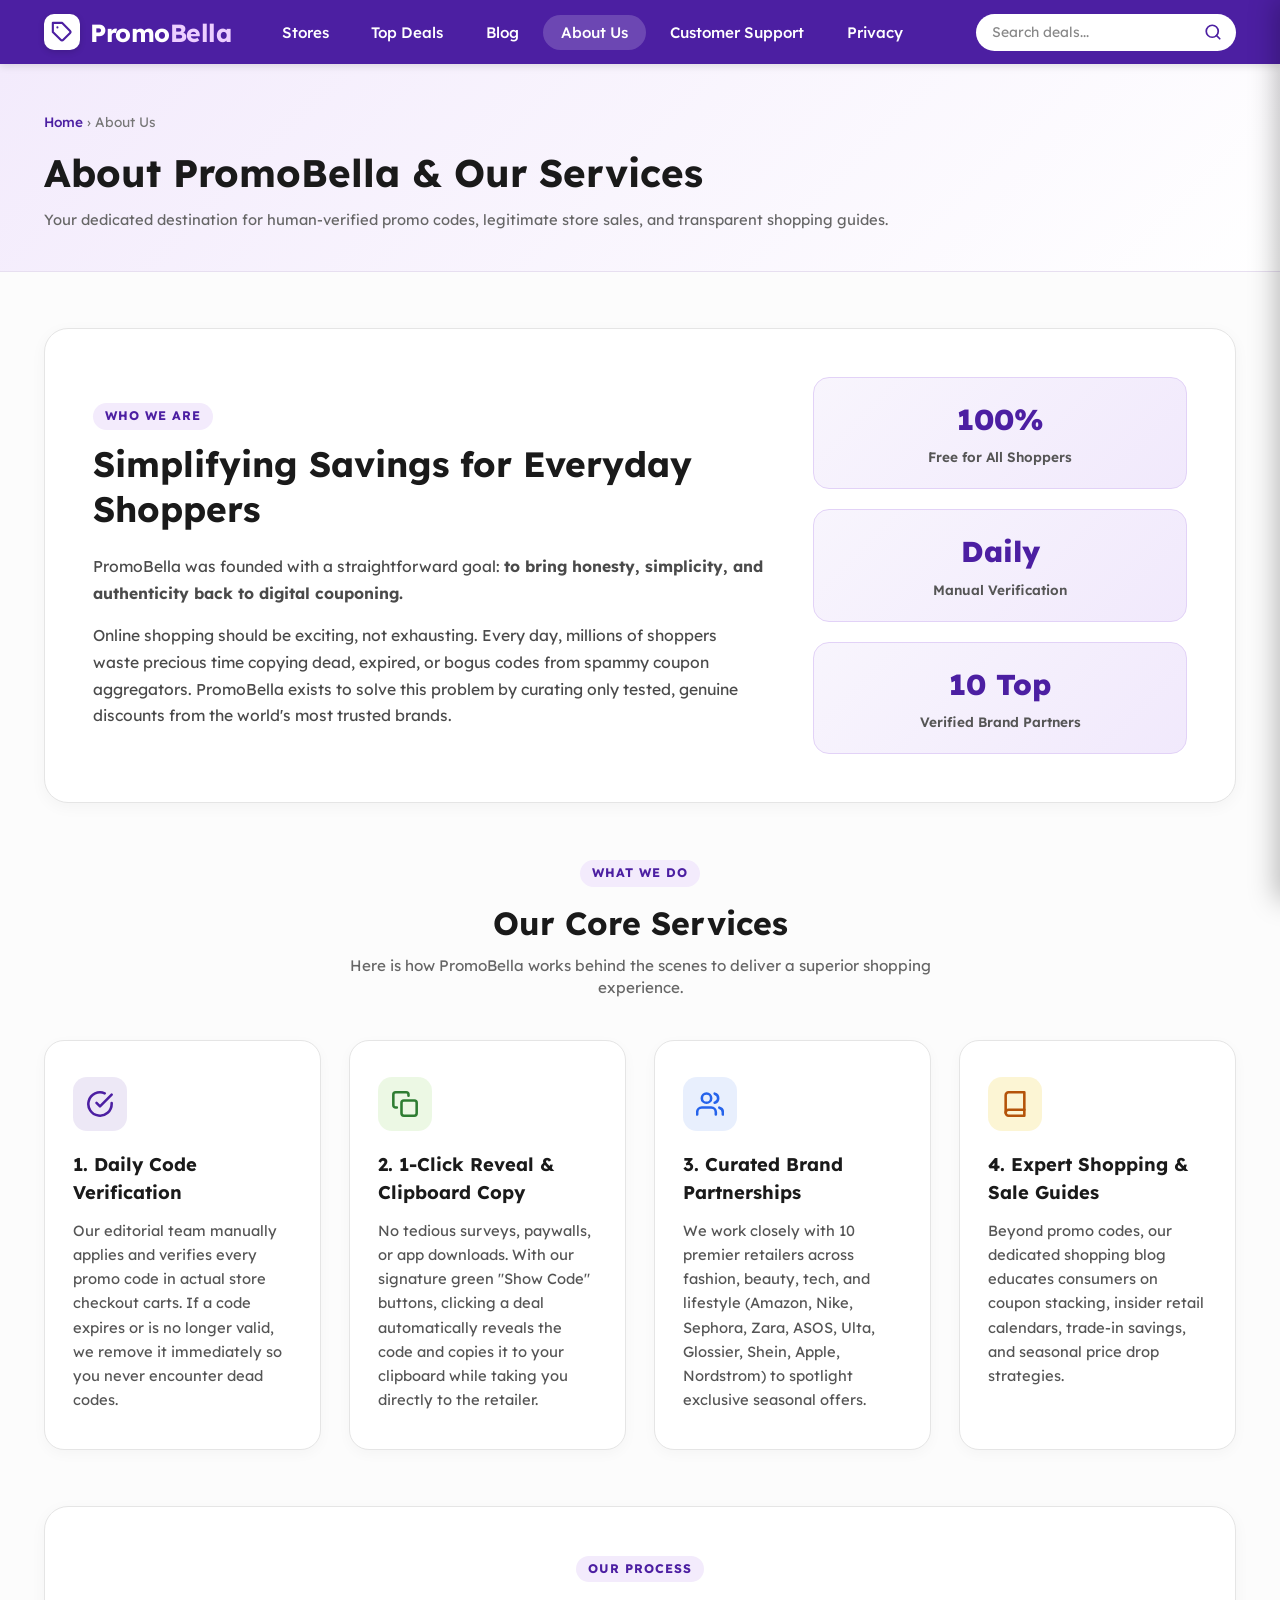
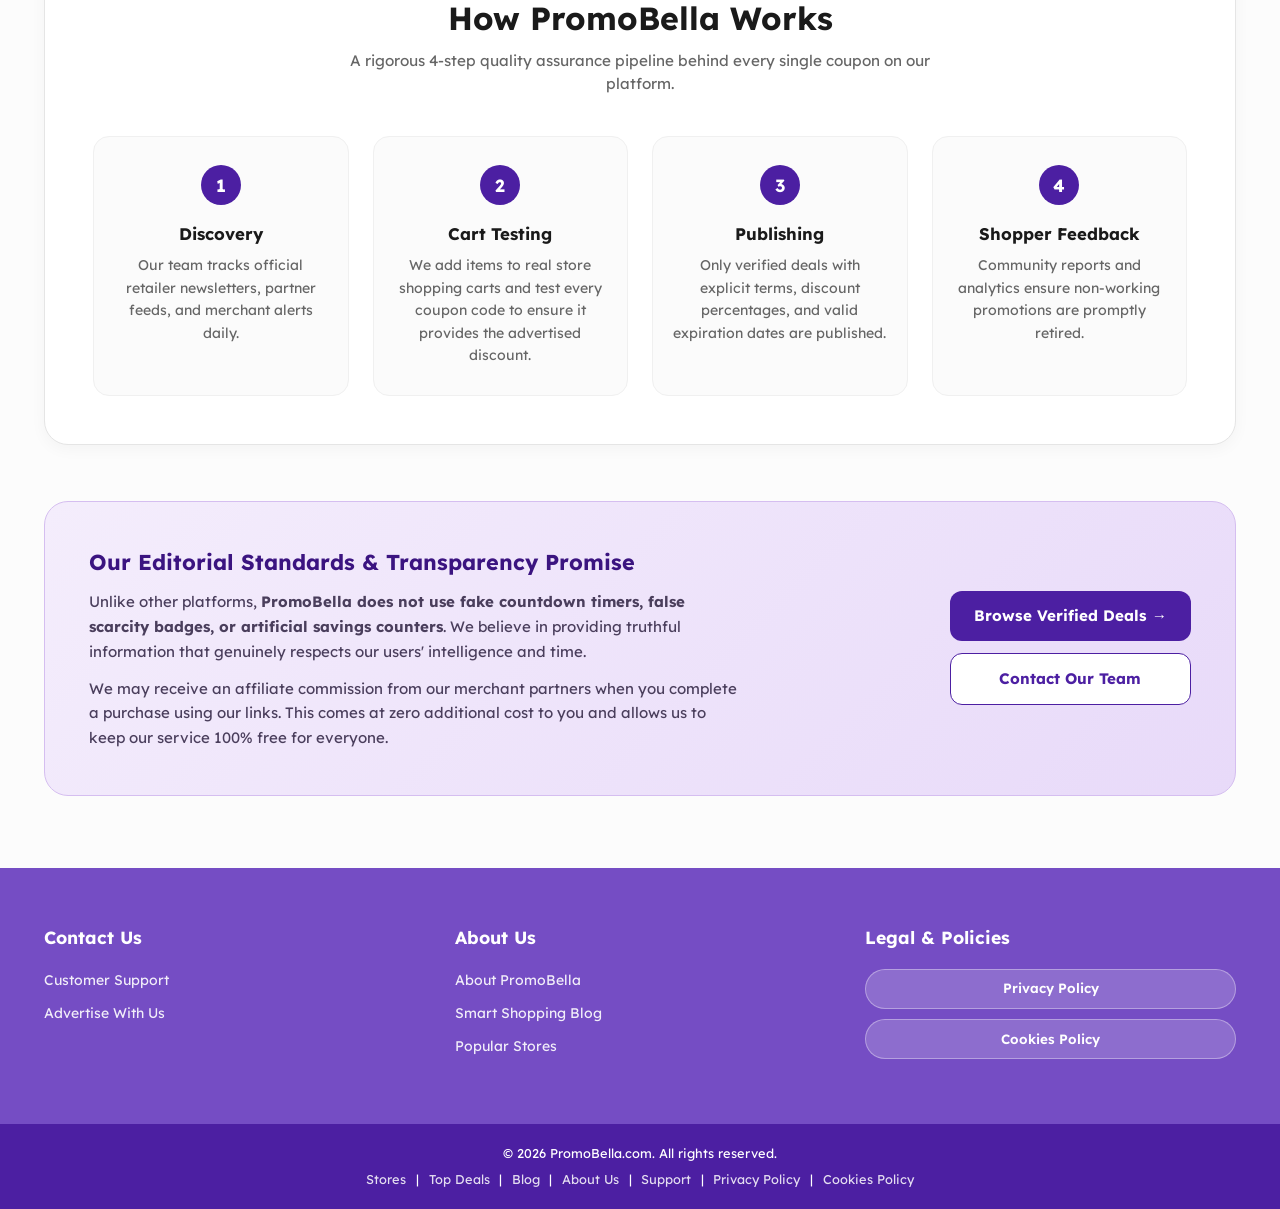
==== about.html @ e50c076f "blog added" ====
<!DOCTYPE html>
<html lang="en">
<head>
  <meta charset="UTF-8">
  <meta name="viewport" content="width=device-width, initial-scale=1.0">
  <meta name="description" content="About PromoBella - Learn about our mission, services, daily verification process, and how we bring you real coupon savings.">
  <title>About Us &amp; Our Services | PromoBella.com</title>
  <link rel="preconnect" href="https://fonts.googleapis.com">
  <link rel="preconnect" href="https://fonts.gstatic.com" crossorigin>
  <link href="https://fonts.googleapis.com/css2?family=Lexend:wght@400;500;600;700&display=swap" rel="stylesheet">
  <link rel="stylesheet" href="style.css">
</head>
<body>

  <!-- Site Header -->
  <header class="site-header">
    <div class="container">
      <div class="site-header__left">
        <a href="index.html" class="site-header__logo">
          <div class="site-header__logo-badge">
            <svg width="22" height="22" viewBox="0 0 24 24" fill="none" stroke="currentColor" stroke-width="2.3" stroke-linecap="round" stroke-linejoin="round">
              <path d="M20.59 13.41l-7.17 7.17a2 2 0 0 1-2.83 0L2 12V2h10l8.59 8.59a2 2 0 0 1 0 2.82z"></path>
              <line x1="7" y1="7" x2="7.01" y2="7"></line>
            </svg>
          </div>
          <span class="logo-title">Promo<span>Bella</span></span>
        </a>
        <nav class="site-header__nav" id="mainNav">
          <ul class="site-header__menu">
            <li><a href="index.html#stores">Stores</a></li>
            <li><a href="index.html#deals">Top Deals</a></li>
            <li><a href="blog.html">Blog</a></li>
            <li><a href="about.html" class="active">About Us</a></li>
            <li><a href="support.html">Customer Support</a></li>
            <li><a href="privacy-policy.html">Privacy</a></li>
          </ul>
        </nav>
      </div>

      <div class="site-header__right">
        <div class="site-header__search">
          <div class="site-header__searchbox">
            <input placeholder="Search deals..." id="searchKey" type="text" autocomplete="off" />
            <button type="button" id="searchBtn" aria-label="Search">
              <svg width="18" height="18" viewBox="0 0 24 24" fill="none" stroke="#4c1fa2" stroke-width="2.3" stroke-linecap="round" stroke-linejoin="round">
                <circle cx="11" cy="11" r="8"></circle>
                <line x1="21" y1="21" x2="16.65" y2="16.65"></line>
              </svg>
            </button>
          </div>
        </div>
        <button class="site-header__toggle" id="menuToggle" aria-label="Toggle navigation">☰</button>
      </div>

      <!-- Mobile Nav Drawer -->
      <div class="site-header__mobile-nav" id="mobileNav">
        <button class="site-header__mobile-close" id="mobileCloseBtn" aria-label="Close menu">&times;</button>
        <ul class="site-header__menu--mobile">
          <li><a href="index.html#stores" class="mobile-link">Stores</a></li>
          <li><a href="index.html#deals" class="mobile-link">Top Deals</a></li>
          <li><a href="blog.html" class="mobile-link">Smart Shopping Blog</a></li>
          <li><a href="about.html" class="mobile-link">About Us</a></li>
          <li><a href="support.html" class="mobile-link">Customer Support</a></li>
          <li><a href="privacy-policy.html" class="mobile-link">Privacy Policy</a></li>
          <li><a href="cookies-policy.html" class="mobile-link">Cookies Policy</a></li>
        </ul>
      </div>
    </div>
  </header>

  <!-- Page Breadcrumb Banner -->
  <section class="page-banner">
    <div class="container">
      <div class="breadcrumb">
        <a href="index.html">Home</a> &rsaquo; <span>About Us</span>
      </div>
      <h1 class="page-title">About PromoBella &amp; Our Services</h1>
      <p class="page-subtitle">Your dedicated destination for human-verified promo codes, legitimate store sales, and transparent shopping guides.</p>
    </div>
  </section>

  <!-- Main About Content -->
  <main class="page-content-wrapper">
    <div class="container">

      <!-- About Story / Intro Section -->
      <div class="about-hero-card">
        <div class="about-hero-card__text">
          <span class="section-tag">WHO WE ARE</span>
          <h2>Simplifying Savings for Everyday Shoppers</h2>
          <p>PromoBella was founded with a straightforward goal: <strong>to bring honesty, simplicity, and authenticity back to digital couponing.</strong></p>
          <p>Online shopping should be exciting, not exhausting. Every day, millions of shoppers waste precious time copying dead, expired, or bogus codes from spammy coupon aggregators. PromoBella exists to solve this problem by curating only tested, genuine discounts from the world's most trusted brands.</p>
        </div>
        <div class="about-hero-card__graphic">
          <div class="about-stats-pill">
            <span class="stat-num">100%</span>
            <span class="stat-label">Free for All Shoppers</span>
          </div>
          <div class="about-stats-pill">
            <span class="stat-num">Daily</span>
            <span class="stat-label">Manual Verification</span>
          </div>
          <div class="about-stats-pill">
            <span class="stat-num">10 Top</span>
            <span class="stat-label">Verified Brand Partners</span>
          </div>
        </div>
      </div>

      <!-- Our Services Section -->
      <div class="about-services-section">
        <div class="section-header-center">
          <span class="section-tag">WHAT WE DO</span>
          <h2>Our Core Services</h2>
          <p>Here is how PromoBella works behind the scenes to deliver a superior shopping experience.</p>
        </div>

        <div class="services-grid">

          <!-- Service 1 -->
          <div class="service-box">
            <div class="service-icon-wrapper" style="background: rgba(76, 31, 162, 0.1); color: #4c1fa2;">
              <svg width="28" height="28" viewBox="0 0 24 24" fill="none" stroke="currentColor" stroke-width="2.2" stroke-linecap="round" stroke-linejoin="round">
                <path d="M22 11.08V12a10 10 0 1 1-5.93-9.14"></path>
                <polyline points="22 4 12 14.01 9 11.01"></polyline>
              </svg>
            </div>
            <h3>1. Daily Code Verification</h3>
            <p>Our editorial team manually applies and verifies every promo code in actual store checkout carts. If a code expires or is no longer valid, we remove it immediately so you never encounter dead codes.</p>
          </div>

          <!-- Service 2 -->
          <div class="service-box">
            <div class="service-icon-wrapper" style="background: rgba(128, 209, 78, 0.15); color: #2e7d32;">
              <svg width="28" height="28" viewBox="0 0 24 24" fill="none" stroke="currentColor" stroke-width="2.2" stroke-linecap="round" stroke-linejoin="round">
                <rect x="9" y="9" width="13" height="13" rx="2" ry="2"></rect>
                <path d="M5 15H4a2 2 0 0 1-2-2V4a2 2 0 0 1 2-2h9a2 2 0 0 1 2 2v1"></path>
              </svg>
            </div>
            <h3>2. 1-Click Reveal &amp; Clipboard Copy</h3>
            <p>No tedious surveys, paywalls, or app downloads. With our signature green "Show Code" buttons, clicking a deal automatically reveals the code and copies it to your clipboard while taking you directly to the retailer.</p>
          </div>

          <!-- Service 3 -->
          <div class="service-box">
            <div class="service-icon-wrapper" style="background: rgba(37, 99, 235, 0.1); color: #2563eb;">
              <svg width="28" height="28" viewBox="0 0 24 24" fill="none" stroke="currentColor" stroke-width="2.2" stroke-linecap="round" stroke-linejoin="round">
                <path d="M17 21v-2a4 4 0 0 0-4-4H5a4 4 0 0 0-4 4v2"></path>
                <circle cx="9" cy="7" r="4"></circle>
                <path d="M23 21v-2a4 4 0 0 0-3-3.87"></path>
                <path d="M16 3.13a4 4 0 0 1 0 7.75"></path>
              </svg>
            </div>
            <h3>3. Curated Brand Partnerships</h3>
            <p>We work closely with 10 premier retailers across fashion, beauty, tech, and lifestyle (Amazon, Nike, Sephora, Zara, ASOS, Ulta, Glossier, Shein, Apple, Nordstrom) to spotlight exclusive seasonal offers.</p>
          </div>

          <!-- Service 4 -->
          <div class="service-box">
            <div class="service-icon-wrapper" style="background: rgba(240, 202, 40, 0.2); color: #b45309;">
              <svg width="28" height="28" viewBox="0 0 24 24" fill="none" stroke="currentColor" stroke-width="2.2" stroke-linecap="round" stroke-linejoin="round">
                <path d="M4 19.5A2.5 2.5 0 0 1 6.5 17H20"></path>
                <path d="M6.5 2H20v20H6.5A2.5 2.5 0 0 1 4 19.5v-15A2.5 2.5 0 0 1 6.5 2z"></path>
              </svg>
            </div>
            <h3>4. Expert Shopping &amp; Sale Guides</h3>
            <p>Beyond promo codes, our dedicated shopping blog educates consumers on coupon stacking, insider retail calendars, trade-in savings, and seasonal price drop strategies.</p>
          </div>

        </div>
      </div>

      <!-- How It Works Process Pipeline -->
      <div class="about-process-card">
        <div class="section-header-center">
          <span class="section-tag">OUR PROCESS</span>
          <h2>How PromoBella Works</h2>
          <p>A rigorous 4-step quality assurance pipeline behind every single coupon on our platform.</p>
        </div>

        <div class="process-steps-grid">
          <div class="step-card">
            <div class="step-number">1</div>
            <h4>Discovery</h4>
            <p>Our team tracks official retailer newsletters, partner feeds, and merchant alerts daily.</p>
          </div>
          <div class="step-card">
            <div class="step-number">2</div>
            <h4>Cart Testing</h4>
            <p>We add items to real store shopping carts and test every coupon code to ensure it provides the advertised discount.</p>
          </div>
          <div class="step-card">
            <div class="step-number">3</div>
            <h4>Publishing</h4>
            <p>Only verified deals with explicit terms, discount percentages, and valid expiration dates are published.</p>
          </div>
          <div class="step-card">
            <div class="step-number">4</div>
            <h4>Shopper Feedback</h4>
            <p>Community reports and analytics ensure non-working promotions are promptly retired.</p>
          </div>
        </div>
      </div>

      <!-- Transparency & Editorial Standards -->
      <div class="transparency-card">
        <div class="transparency-content">
          <h3>Our Editorial Standards &amp; Transparency Promise</h3>
          <p>Unlike other platforms, <strong>PromoBella does not use fake countdown timers, false scarcity badges, or artificial savings counters</strong>. We believe in providing truthful information that genuinely respects our users' intelligence and time.</p>
          <p>We may receive an affiliate commission from our merchant partners when you complete a purchase using our links. This comes at zero additional cost to you and allows us to keep our service 100% free for everyone.</p>
        </div>
        <div class="transparency-actions">
          <a href="index.html#deals" class="btn-primary-purple">Browse Verified Deals &rarr;</a>
          <a href="support.html" class="btn-secondary-outline">Contact Our Team</a>
        </div>
      </div>

    </div>
  </main>

  <!-- Site Footer (Two-Tone Purple Theme) -->
  <footer class="site-footer">
    <div class="site-footer__top">
      <div class="container">
        <div class="site-footer__columns">
          <div class="site-footer__column">
            <h4>Contact Us</h4>
            <ul>
              <li><a href="support.html">Customer Support</a></li>
              <li><a href="support.html#partnership">Advertise With Us</a></li>
            </ul>
          </div>
          <div class="site-footer__column">
            <h4>About Us</h4>
            <ul>
              <li><a href="about.html">About PromoBella</a></li>
              <li><a href="blog.html">Smart Shopping Blog</a></li>
              <li><a href="index.html#stores">Popular Stores</a></li>
            </ul>
          </div>
          <div class="site-footer__column">
            <h4>Legal &amp; Policies</h4>
            <div class="footer-policy-actions">
              <a href="privacy-policy.html" class="footer-btn">Privacy Policy</a>
              <a href="cookies-policy.html" class="footer-btn">Cookies Policy</a>
            </div>
          </div>
        </div>
      </div>
    </div>
    <div class="site-footer__bottom">
      <p>&copy; 2026 PromoBella.com. All rights reserved.</p>
      <div class="site-footer__fineprint-link">
        <a href="index.html#stores">Stores</a>
        | <a href="index.html#deals">Top Deals</a>
        | <a href="blog.html">Blog</a>
        | <a href="about.html">About Us</a>
        | <a href="support.html">Support</a>
        | <a href="privacy-policy.html">Privacy Policy</a>
        | <a href="cookies-policy.html">Cookies Policy</a>
      </div>
    </div>
  </footer>

  <script src="script.js"></script>
</body>
</html>
---- style.css ----
/* ==========================================================================
   PromoBella.com - Stylesheet
   Directly matching HerPromoCodes structure, colors & aesthetic:
   - Primary Header & Footer: #4c1fa2 (Deep Royal Purple)
   - Secondary Footer: #754dc4
   - Coupon Button: #80d14e (Vibrant Green) with #26610c fold corner
   - Newsletter Feature: #f0ca28 (Warm Yellow)
   - Font: 'Lexend', sans-serif
   ========================================================================== */

*, *::before, *::after {
  box-sizing: border-box;
  margin: 0;
  padding: 0;
}

html {
  font-size: 16px;
  scroll-behavior: smooth;
  overflow-x: hidden;
}

body {
  font-family: 'Lexend', -apple-system, BlinkMacSystemFont, 'Segoe UI', Roboto, sans-serif;
  color: #232323;
  background-color: #fcfcfc;
  line-height: 1.5;
  -webkit-font-smoothing: antialiased;
  -moz-osx-font-smoothing: grayscale;
  overflow-x: hidden;
  width: 100%;
}

a {
  color: inherit;
  text-decoration: none;
  transition: color 0.2s ease;
}

button {
  font-family: inherit;
  border: none;
  background: none;
  cursor: pointer;
  -webkit-tap-highlight-color: transparent;
}

input {
  font-family: inherit;
  outline: none;
  -webkit-appearance: none;
}

img {
  max-width: 100%;
  height: auto;
  display: block;
}

.container {
  width: 100%;
  max-width: 1240px;
  margin: 0 auto;
  padding: 0 1.5rem;
}

/* ==========================================================================
   Site Header (HerPromoCodes Style)
   ========================================================================== */
.site-header {
  background-color: #4c1fa2;
  position: sticky;
  top: 0;
  z-index: 1000;
  box-shadow: 0 2px 8px rgba(0, 0, 0, 0.12);
  padding: 0.85rem 0;
  width: 100%;
}

.site-header .container {
  display: flex;
  align-items: center;
  justify-content: space-between;
  gap: 1.25rem;
}

.site-header__left {
  display: flex;
  align-items: center;
  gap: 2rem;
  flex-shrink: 0;
}

.site-header__logo {
  display: flex;
  align-items: center;
  gap: 0.65rem;
  text-decoration: none;
  user-select: none;
}

.site-header__logo-badge {
  width: 36px;
  height: 36px;
  background: #ffffff;
  color: #4c1fa2;
  border-radius: 10px;
  display: flex;
  align-items: center;
  justify-content: center;
  box-shadow: 0 2px 6px rgba(0, 0, 0, 0.15);
  flex-shrink: 0;
}

.logo-title {
  font-size: 1.55rem;
  font-weight: 700;
  color: #ffffff;
  letter-spacing: -0.5px;
  white-space: nowrap;
}

.logo-title span {
  color: #ecceff;
}

.site-header__nav .site-header__menu {
  display: flex;
  align-items: center;
  list-style: none;
  gap: 0.35rem;
}

.site-header__nav .site-header__menu a {
  color: #ffffff;
  font-weight: 500;
  font-size: 0.95rem;
  padding: 0.5rem 1.15rem;
  border-radius: 9999px;
  transition: background-color 0.2s ease;
  white-space: nowrap;
}

.site-header__nav .site-header__menu a:hover,
.site-header__nav .site-header__menu a.active {
  background-color: rgba(255, 255, 255, 0.18);
}

.site-header__right {
  display: flex;
  align-items: center;
  gap: 0.85rem;
  flex-shrink: 1;
}

.site-header__search {
  background-color: #ffffff;
  border-radius: 9999px;
  padding: 0.35rem 0.6rem 0.35rem 1rem;
  display: flex;
  align-items: center;
  width: 260px;
  transition: width 0.25s ease, box-shadow 0.25s ease;
}

.site-header__search:focus-within {
  width: 310px;
  box-shadow: 0 0 0 2px #80d14e;
}

.site-header__searchbox {
  display: flex;
  align-items: center;
  width: 100%;
}

.site-header__searchbox input {
  border: none;
  background: transparent;
  width: 100%;
  font-size: 0.875rem;
  color: #232323;
  padding: 0.2rem 0;
}

.site-header__searchbox input::placeholder {
  color: #888;
}

.site-header__searchbox button {
  display: flex;
  align-items: center;
  justify-content: center;
  color: #4c1fa2;
  padding: 0.25rem;
}

.site-header__toggle {
  display: none;
  font-size: 1.85rem;
  color: #ffffff;
  line-height: 1;
  padding: 0.25rem 0.5rem;
}

/* Mobile Nav Drawer */
.site-header__mobile-nav {
  position: fixed;
  top: 0;
  right: 0;
  width: 100%;
  max-width: 320px;
  height: 100vh;
  z-index: 9999;
  background-color: #4c1fa2;
  display: flex;
  flex-direction: column;
  box-shadow: -5px 0 25px rgba(0, 0, 0, 0.25);
  transform: translateX(100%);
  transition: transform 0.3s cubic-bezier(0.16, 1, 0.3, 1);
  overflow-y: auto;
}

.site-header__mobile-nav.open {
  transform: translateX(0);
}

.site-header__mobile-close {
  align-self: flex-end;
  margin: 1.25rem 1.25rem 0 0;
  color: #fff;
  font-size: 2.25rem;
  line-height: 1;
  padding: 0.25rem 0.5rem;
}

.site-header__menu--mobile {
  list-style: none;
  padding: 2rem 1.75rem 3rem;
  display: flex;
  flex-direction: column;
  gap: 0.5rem;
}

.site-header__menu--mobile li a {
  color: #fff;
  font-size: 1.25rem;
  font-weight: 500;
  display: block;
  padding: 0.85rem 0;
  border-bottom: 1px solid rgba(255, 255, 255, 0.15);
}

/* ==========================================================================
   Hero Section (HerPromoCodes Authentic Banner)
   ========================================================================== */
.hero-section {
  position: relative;
  background-size: cover;
  background-position: center;
  background-repeat: no-repeat;
  min-height: 280px;
  display: flex;
  align-items: center;
  justify-content: center;
  padding: 3rem 1.5rem;
  text-align: center;
  width: 100%;
}

.hero-section::before {
  content: '';
  position: absolute;
  inset: 0;
  background: rgba(255, 255, 255, 0.86);
}

.hero-content {
  position: relative;
  z-index: 1;
  max-width: 820px;
  margin: 0 auto;
}

.hero-description h2 {
  font-size: clamp(1.4rem, 3.5vw, 1.85rem);
  font-weight: 700;
  color: #000000;
  margin-bottom: 0.65rem;
  line-height: 1.25;
}

.hero-description h3 {
  font-size: clamp(0.95rem, 2.2vw, 1.15rem);
  font-weight: 500;
  color: #333333;
  margin-bottom: 0.65rem;
  line-height: 1.4;
}

.hero-description p {
  font-size: 0.95rem;
  color: #666666;
}

/* ==========================================================================
   Popular Stores Section (10 Top Brands)
   ========================================================================== */
.store-section {
  margin: 3.5rem 0 2.5rem;
  width: 100%;
}

.store-section__title {
  font-size: 1.5rem;
  font-weight: 700;
  color: #4c1fa2;
  margin-bottom: 1.75rem;
  text-align: left;
}

.store-grid {
  display: grid;
  grid-template-columns: repeat(auto-fill, minmax(110px, 1fr));
  gap: 1.25rem 0.75rem;
  justify-items: center;
  text-align: center;
  width: 100%;
}

.store-item {
  text-decoration: none;
  color: #232323;
  display: flex;
  flex-direction: column;
  align-items: center;
  cursor: pointer;
  width: 100%;
  max-width: 110px;
}

.store-item__logo {
  width: 105px;
  height: 105px;
  border-radius: 1.5rem;
  overflow: hidden;
  border: 1px solid #e2e2e2;
  background-color: #ffffff;
  display: flex;
  align-items: center;
  justify-content: center;
  margin: 0 auto 0.75rem;
  transition: transform 0.2s ease, box-shadow 0.2s ease, border-color 0.2s ease;
  padding: 0.85rem;
  box-shadow: 0 2px 6px rgba(0, 0, 0, 0.03);
}

.store-item:hover .store-item__logo,
.store-item.selected .store-item__logo {
  transform: scale(1.06);
  border-color: #4c1fa2;
  box-shadow: 0 6px 18px rgba(76, 31, 162, 0.12);
}

.store-item.selected .store-item__name {
  color: #4c1fa2;
  font-weight: 700;
}

.brand-logo-img {
  max-width: 82%;
  max-height: 82%;
  width: auto;
  height: auto;
  object-fit: contain;
  display: block;
  transition: transform 0.2s ease;
}

.store-item:hover .brand-logo-img {
  transform: scale(1.05);
}

.store-initial-avatar {
  font-size: 1.15rem;
  font-weight: 700;
  color: #4c1fa2;
  background: #f3ebfc;
  width: 100%;
  height: 100%;
  border-radius: 1rem;
  display: flex;
  align-items: center;
  justify-content: center;
  text-transform: uppercase;
}

.store-item__name {
  font-size: 0.875rem;
  font-weight: 500;
  color: #232323;
  margin-top: 0.15rem;
  white-space: nowrap;
  overflow: hidden;
  text-overflow: ellipsis;
  max-width: 100%;
}

/* ==========================================================================
   Top Deals Section (HerPromoCodes Cards)
   ========================================================================== */
.landing-deals-section {
  margin: 3rem 0;
  width: 100%;
}

.deals-header-bar {
  display: flex;
  align-items: center;
  justify-content: space-between;
  margin-bottom: 1.75rem;
  flex-wrap: wrap;
  gap: 1rem;
}

.top-deals-section__title {
  font-size: 1.5rem;
  font-weight: 700;
  color: #4c1fa2;
}

.deals-filter-pills {
  display: flex;
  gap: 0.4rem;
  overflow-x: auto;
  padding-bottom: 2px;
  -webkit-overflow-scrolling: touch;
}

.deals-filter-pills .pill {
  padding: 0.4rem 1.15rem;
  border-radius: 999px;
  font-size: 0.84rem;
  font-weight: 600;
  color: #555;
  background: #eeeeee;
  transition: all 0.2s ease;
  white-space: nowrap;
}

.deals-filter-pills .pill.active {
  background: #4c1fa2;
  color: #ffffff;
}

.deal-grid {
  display: grid;
  grid-template-columns: repeat(auto-fill, minmax(220px, 1fr));
  gap: 1.5rem;
  width: 100%;
}

.landing-deal-card {
  display: flex;
  flex-direction: column;
  height: 100%;
  border: 1px solid #e2e2e2;
  border-radius: 1.5rem;
  background-color: #ffffff;
  text-align: center;
  position: relative;
  transition: box-shadow 0.2s ease, transform 0.2s ease;
  overflow: hidden;
}

.landing-deal-card:hover {
  box-shadow: 0 6px 20px rgba(0, 0, 0, 0.08);
  transform: translateY(-2px);
}

.landing-deal-card__logo {
  display: flex;
  justify-content: center;
  align-items: center;
  padding: 1rem;
  background-color: #fafafa;
  border-bottom: 1px solid #f0f0f0;
  height: 95px;
}

.deal-card-logo-img {
  max-width: 80%;
  max-height: 55px;
  width: auto;
  height: auto;
  object-fit: contain;
  display: block;
  transition: transform 0.2s ease;
}

.landing-deal-card:hover .deal-card-logo-img {
  transform: scale(1.04);
}

.deal-avatar-text {
  font-size: 1.05rem;
  font-weight: 700;
  color: #4c1fa2;
}

.landing-deal-card__content {
  display: flex;
  flex-direction: column;
  flex-grow: 1;
  align-items: center;
  padding: 1.25rem 1rem;
}

.landing-deal-card__store-tag {
  font-size: 0.78rem;
  color: #777;
  text-transform: uppercase;
  letter-spacing: 0.05em;
  font-weight: 600;
  margin-bottom: 0.4rem;
}

.landing-deal-card__title {
  font-size: 0.95rem;
  line-height: 1.35;
  font-weight: 700;
  color: #232323;
  margin-bottom: auto;
  min-height: 2.6em;
  display: flex;
  align-items: center;
  justify-content: center;
}

.landing-deal-card__cta {
  margin-top: 1.25rem;
  width: 100%;
}

/* Signature Green Button with Corner Notch */
.coupon-btn {
  background-color: #80d14e;
  color: #ffffff !important;
  border: none;
  border-radius: 999px;
  font-weight: 700;
  padding: 0.75rem 1.25rem;
  font-size: 0.875rem;
  cursor: pointer;
  overflow: hidden;
  position: relative;
  z-index: 2;
  display: inline-block;
  box-sizing: border-box;
  text-align: center;
  text-decoration: none;
  line-height: normal;
  vertical-align: middle;
  width: 100%;
  transition: background-color 0.2s ease;
}

.coupon-btn:hover {
  background-color: #66bb31;
}

.coupon-btn .corner {
  right: 0;
  bottom: 0;
  width: 16px;
  height: 16px;
  position: absolute;
  background: #26610c;
  transition: 0.2s;
  border-left: 16px solid #25561a;
  border-bottom: 16px solid #ccc;
  pointer-events: none;
  border-top-left-radius: 5px;
}

.coupon-btn:hover .corner {
  width: 24px;
  height: 24px;
  border-left: 24px solid #25561a;
  border-bottom: 24px solid #ccc;
}

.coupon-btn.get-deal {
  background-color: #4c1fa2;
}

.coupon-btn.get-deal:hover {
  background-color: #3b147d;
}

/* ==========================================================================
   Popular Categories Accordion
   ========================================================================== */
.landing-links-section {
  margin: 3.5rem 0;
  width: 100%;
}

.accordion-container .accordion {
  border-top: 1px solid #e2e2e2;
  border-bottom: 1px solid #e2e2e2;
}

.accordion-container .accordion__trigger {
  display: flex;
  align-items: center;
  justify-content: space-between;
  width: 100%;
  padding: 1.15rem 0;
  background: none;
  border: none;
  cursor: pointer;
}

.accordion-container .accordion__title {
  margin: 0;
  font-size: 1.3rem;
  font-weight: 700;
  text-align: left;
  color: #000000;
}

.accordion-container .accordion__icon {
  position: relative;
  width: 16px;
  height: 16px;
  flex-shrink: 0;
}

.accordion-container .accordion__icon::before,
.accordion-container .accordion__icon::after {
  content: "";
  position: absolute;
  background-color: #4c1fa2;
  transition: all 0.3s ease;
}

.accordion-container .accordion__icon::before {
  width: 100%;
  height: 2px;
  top: 50%;
  left: 0;
  transform: translateY(-50%);
}

.accordion-container .accordion__icon::after {
  width: 2px;
  height: 100%;
  top: 0;
  left: 50%;
  transform: translateX(-50%);
}

.accordion.is-open .accordion__icon::after {
  transform: translateX(-50%) rotate(90deg);
  opacity: 0;
}

.accordion-container .accordion__content {
  display: none;
  padding-bottom: 1.5rem;
}

.accordion.is-open .accordion__content {
  display: block;
}

.accordion-container .accordion__grid {
  display: grid;
  grid-template-columns: repeat(4, minmax(160px, 1fr));
  gap: 0.875rem 1rem;
}

.accordion-container .accordion__item {
  font-size: 0.875rem;
  margin: 0;
  font-weight: 400;
}

.accordion-container .accordion__link {
  display: inline-block;
  color: #232323;
  text-decoration: none;
  padding: 0.2rem 0;
}

.accordion-container .accordion__link:hover {
  color: #4c1fa2;
}

/* ==========================================================================
   Newsletter Feature Section
   ========================================================================== */
.newsletter-section {
  margin: 3.5rem 0;
  width: 100%;
}

.newsletter-section__container {
  display: flex;
  max-width: 900px;
  min-height: 330px;
  margin: 0 auto;
  border-radius: 1.5rem;
  overflow: hidden;
  background-color: #f0ca28;
  box-shadow: 0 4px 16px rgba(0, 0, 0, 0.08);
}

.newsletter-section__image {
  flex: 1 1 50%;
  background-color: #fce473;
}

.newsletter-section__image img {
  width: 100%;
  height: 100%;
  object-fit: cover;
}

.newsletter-section__content {
  flex: 1 1 50%;
  padding: 2.75rem 3rem;
  background-color: #f0ca28;
  display: flex;
  flex-direction: column;
  justify-content: center;
}

.newsletter-section__title {
  font-size: 1.45rem;
  font-weight: 700;
  color: #4c1fa2;
  margin-bottom: 0.35rem;
  line-height: 1.3;
}

.newsletter-section__desc {
  font-size: 0.95rem;
  color: #232323;
  margin-bottom: 1rem;
}

.newsletter-section__form {
  display: flex;
  gap: 0.65rem;
  flex-direction: column;
}

.newsletter-section__form input {
  padding: 0.75rem 1.15rem;
  border-radius: 999px;
  border: 1px solid #d4b01e;
  font-size: 0.9rem;
  background: #ffffff;
  width: 100%;
}

.newsletter-section__form .btn {
  border-radius: 999px;
  background-color: #4c1fa2;
  color: #ffffff;
  font-size: 0.875rem;
  font-weight: 700;
  padding: 0.75rem 1.5rem;
  border: none;
  max-width: 150px;
  cursor: pointer;
  transition: background-color 0.2s ease;
}

.newsletter-section__form .btn:hover {
  background-color: #3b147d;
}

.newsletter-section__disclaimer {
  font-size: 0.75rem;
  color: #444;
  margin-top: 0.75rem;
  line-height: 1.4;
}

.newsletter-section__disclaimer a {
  color: #232323;
  text-decoration: underline;
}

/* ==========================================================================
   What We Do Section
   ========================================================================== */
.text-section {
  background-color: #ffffff;
  color: #232323;
  margin: 3rem 0;
  padding: 1.5rem 0;
  width: 100%;
}

.text-section__title {
  font-size: 1.5rem;
  font-weight: 700;
  color: #4c1fa2;
  margin-bottom: 1.25rem;
  text-align: left;
}

.text-section__body p {
  font-size: 0.95rem;
  line-height: 1.65;
  margin-bottom: 1rem;
  color: #444;
}

/* ==========================================================================
   Dedicated Pages (Privacy Policy & Cookies Policy)
   ========================================================================== */
.page-banner {
  background: linear-gradient(135deg, #f3ebfc 0%, #ffffff 100%);
  border-bottom: 1px solid #e7dff0;
  padding: 3rem 0 2.5rem;
}

.breadcrumb {
  font-size: 0.85rem;
  color: #777777;
  margin-bottom: 0.75rem;
}

.breadcrumb a {
  color: #4c1fa2;
  font-weight: 500;
}

.breadcrumb a:hover {
  text-decoration: underline;
}

.page-title {
  font-size: clamp(1.8rem, 4vw, 2.4rem);
  font-weight: 700;
  color: #1a1a1a;
  margin-bottom: 0.4rem;
}

.page-subtitle {
  font-size: 0.92rem;
  color: #666666;
}

.page-content-wrapper {
  padding: 3.5rem 0 4.5rem;
  background-color: #fcfcfc;
}

.policy-card {
  background: #ffffff;
  border: 1px solid #e5e5e5;
  border-radius: 1.25rem;
  padding: 3rem;
  box-shadow: 0 4px 16px rgba(0, 0, 0, 0.04);
  max-width: 900px;
  margin: 0 auto;
}

.policy-section {
  margin-bottom: 2.25rem;
}

.policy-section:last-child {
  margin-bottom: 0;
}

.policy-section h2 {
  font-size: 1.25rem;
  font-weight: 700;
  color: #4c1fa2;
  margin-bottom: 0.75rem;
}

.policy-section p {
  font-size: 0.95rem;
  line-height: 1.7;
  color: #444444;
  margin-bottom: 0.85rem;
}

.policy-section ul {
  padding-left: 1.5rem;
  margin-bottom: 0.85rem;
}

.policy-section ul li {
  font-size: 0.95rem;
  line-height: 1.65;
  color: #444444;
  margin-bottom: 0.5rem;
}

/* ==========================================================================
   Site Footer
   ========================================================================== */
.site-footer {
  font-size: 0.95rem;
  color: #ffffff;
  width: 100%;
}

.site-footer__top {
  background-color: #754dc4;
  padding: 3.5rem 0;
}

.site-footer__brand {
  margin-bottom: 2rem;
}

.site-footer__logo {
  display: inline-flex;
  align-items: center;
  gap: 0.5rem;
  text-decoration: none;
}

.site-footer__logo-badge {
  width: 30px;
  height: 30px;
  background: #ffffff;
  color: #4c1fa2;
  border-radius: 8px;
  display: flex;
  align-items: center;
  justify-content: center;
}

.footer-logo-title {
  font-size: 1.5rem;
  font-weight: 700;
  color: #ffffff;
}

.footer-logo-title span {
  color: #f0ca28;
}

.site-footer__columns {
  display: flex;
  flex-wrap: wrap;
  gap: 2.5rem;
}

.site-footer__column {
  flex: 1;
  min-width: 180px;
}

.site-footer__column h4 {
  font-size: 1.1rem;
  font-weight: 700;
  color: #ffffff;
  margin-bottom: 1.15rem;
}

.site-footer__column ul {
  list-style: none;
}

.site-footer__column ul li {
  margin-bottom: 0.65rem;
}

.site-footer__column ul li a {
  font-size: 0.875rem;
  color: #ffffff;
  text-decoration: none;
  opacity: 0.9;
}

.site-footer__column ul li a:hover {
  text-decoration: underline;
  opacity: 1;
}

/* Policy Action Buttons */
.footer-policy-actions {
  display: flex;
  flex-direction: column;
  gap: 0.65rem;
  margin-top: 0.5rem;
}

.footer-btn {
  display: inline-block;
  padding: 0.6rem 1.15rem;
  background-color: rgba(255, 255, 255, 0.18);
  color: #ffffff;
  border: 1px solid rgba(255, 255, 255, 0.35);
  border-radius: 999px;
  font-size: 0.84rem;
  font-weight: 600;
  text-align: center;
  transition: all 0.2s ease;
  min-height: 40px;
  line-height: 1.4;
  text-decoration: none;
}

.footer-btn:hover {
  background-color: #ffffff;
  color: #4c1fa2;
  text-decoration: none;
}

.site-footer__bottom {
  background-color: #4c1fa2;
  text-align: center;
  padding: 1.25rem 1rem;
  font-size: 0.8rem;
  color: #ffffff;
}

.site-footer__fineprint-link {
  margin-top: 0.4rem;
}

.site-footer__fineprint-link a {
  color: #ffffff;
  opacity: 0.85;
  margin: 0 0.35rem;
}

.site-footer__fineprint-link a:hover {
  opacity: 1;
  text-decoration: underline;
}

/* ==========================================================================
   Coupon Reveal Modal (Only for displaying promo code)
   ========================================================================== */
.custom-modal-overlay {
  position: fixed;
  top: 0;
  left: 0;
  width: 100%;
  height: 100%;
  background: rgba(0, 0, 0, 0.65);
  backdrop-filter: blur(4px);
  z-index: 9999;
  display: flex;
  align-items: center;
  justify-content: center;
  padding: 1rem;
}

.custom-modal-dialog {
  background: #ffffff;
  border-radius: 16px;
  padding: 0;
  max-width: 440px;
  width: 100%;
  box-shadow: 0 20px 40px rgba(0, 0, 0, 0.25);
  overflow: hidden;
  animation: modalFadeIn 0.25s ease-out;
  max-height: 90vh;
  display: flex;
  flex-direction: column;
}

@keyframes modalFadeIn {
  from { opacity: 0; transform: scale(0.9); }
  to { opacity: 1; transform: scale(1); }
}

.custom-modal-header {
  padding: 16px 20px;
  background: linear-gradient(135deg, #4c1fa2 0%, #682ece 100%);
  color: #ffffff;
  position: relative;
  flex-shrink: 0;
  display: flex;
  align-items: center;
}

.modal-brand-header-flex {
  display: flex;
  align-items: center;
  gap: 0.85rem;
  text-align: left;
  padding-right: 32px;
}

.modal-logo-wrapper {
  width: 44px;
  height: 44px;
  border-radius: 0.75rem;
  background: #ffffff;
  border: 1px solid rgba(255, 255, 255, 0.4);
  box-shadow: 0 2px 6px rgba(0, 0, 0, 0.15);
  display: flex;
  align-items: center;
  justify-content: center;
  padding: 0.35rem;
  flex-shrink: 0;
}

.modal-brand-logo-img {
  max-width: 90%;
  max-height: 90%;
  object-fit: contain;
  display: block;
}

.custom-modal-header h3 {
  margin: 0;
  font-size: 1.15rem;
  font-weight: 700;
  color: #ffffff;
}

.custom-modal-close {
  position: absolute;
  top: 14px;
  right: 15px;
  background: rgba(255, 255, 255, 0.25);
  color: #ffffff;
  width: 30px;
  height: 30px;
  border-radius: 50%;
  cursor: pointer;
  font-size: 18px;
  display: flex;
  align-items: center;
  justify-content: center;
}

.custom-modal-close:hover {
  background: rgba(255, 255, 255, 0.4);
}

.custom-modal-body {
  padding: 22px 20px;
  text-align: center;
  overflow-y: auto;
}

.modal-deal-title {
  font-size: 1rem;
  font-weight: 700;
  color: #232323;
  margin-bottom: 1.25rem;
}

.coupon-code-container {
  display: flex;
  align-items: center;
  justify-content: space-between;
  gap: 0.75rem;
  background: #f7f5fb;
  border: 2px dashed #4c1fa2;
  border-radius: 10px;
  padding: 0.6rem 0.85rem;
  margin-bottom: 1.25rem;
  flex-wrap: wrap;
}

.revealed-code {
  font-family: monospace;
  font-size: 1.35rem;
  font-weight: 700;
  color: #4c1fa2;
  letter-spacing: 0.05em;
  word-break: break-all;
}

.copy-btn {
  background-color: #80d14e;
  color: #ffffff;
  padding: 0.55rem 1.15rem;
  border-radius: 999px;
  font-weight: 700;
  font-size: 0.85rem;
  cursor: pointer;
  transition: background-color 0.2s ease;
  white-space: nowrap;
}

.copy-btn:hover {
  background-color: #66bb31;
}

.copy-btn.copied {
  background-color: #28a745;
}

.modal-instructions {
  font-size: 0.875rem;
  color: #666;
  line-height: 1.4;
}

.custom-modal-footer {
  padding: 0 20px 22px;
  text-align: center;
  flex-shrink: 0;
}

.custom-modal-ok {
  display: inline-block;
  background: linear-gradient(135deg, #667eea 0%, #764ba2 100%);
  color: #ffffff !important;
  padding: 10px 28px;
  border-radius: 25px;
  font-weight: 600;
  font-size: 0.9rem;
  cursor: pointer;
  transition: all 0.2s ease;
  box-shadow: 0 4px 12px rgba(102, 126, 234, 0.3);
}

.custom-modal-ok:hover {
  transform: translateY(-2px);
  box-shadow: 0 6px 16px rgba(102, 126, 234, 0.4);
}

/* Toast Message */
.toast {
  position: fixed;
  bottom: 2rem;
  right: 1.5rem;
  left: auto;
  background: #232323;
  color: #ffffff;
  padding: 0.85rem 1.4rem;
  border-radius: 8px;
  font-size: 0.875rem;
  font-weight: 500;
  z-index: 10000;
  box-shadow: 0 4px 14px rgba(0, 0, 0, 0.25);
  display: none;
  animation: modalFadeIn 0.2s ease;
  max-width: calc(100vw - 3rem);
}

.toast.show {
  display: block;
}

/* ==========================================================================
   Responsive Breakpoints
   ========================================================================== */

@media (max-width: 1024px) {
  .deal-grid {
    grid-template-columns: repeat(auto-fill, minmax(210px, 1fr));
    gap: 1.25rem;
  }

  .site-header__nav .site-header__menu a {
    padding: 0.5rem 0.85rem;
    font-size: 0.9rem;
  }
}

@media (max-width: 850px) {
  .site-header__nav {
    display: none;
  }

  .site-header__toggle {
    display: block;
  }

  .site-header .container {
    gap: 0.75rem;
  }

  .site-header__search {
    width: 220px;
  }

  .site-header__search:focus-within {
    width: 240px;
  }

  .accordion-container .accordion__grid {
    grid-template-columns: repeat(2, 1fr);
  }

  .newsletter-section__container {
    flex-direction: column;
    min-height: auto;
    width: 100%;
  }

  .newsletter-section__image {
    display: none;
  }

  .newsletter-section__content {
    width: 100%;
    padding: 2.25rem 1.5rem;
  }

  .newsletter-section__form .btn {
    max-width: 100%;
    width: 100%;
  }

  .policy-card {
    padding: 2rem 1.5rem;
  }
}

@media (max-width: 640px) {
  .container {
    padding: 0 1rem;
  }

  .site-header {
    padding: 0.75rem 0 0.85rem;
  }

  .site-header .container {
    flex-wrap: wrap;
    gap: 0.75rem;
  }

  .site-header__right {
    width: 100%;
    order: 3;
    gap: 0.5rem;
  }

  .site-header__search {
    width: 100%;
  }

  .site-header__search:focus-within {
    width: 100%;
  }

  .site-header__toggle {
    position: absolute;
    top: 0.65rem;
    right: 1rem;
  }

  .hero-section {
    padding: 2.5rem 1rem;
  }

  .store-section {
    margin: 2.5rem 0 2rem;
  }

  .store-grid {
    grid-template-columns: repeat(auto-fill, minmax(80px, 1fr));
    gap: 1rem 0.5rem;
  }

  .store-item {
    max-width: 85px;
  }

  .store-item__logo {
    width: 78px;
    height: 78px;
    border-radius: 1.15rem;
    padding: 0.6rem;
    margin-bottom: 0.5rem;
  }

  .landing-deals-section {
    margin: 2.5rem 0;
  }

  .deals-header-bar {
    flex-direction: column;
    align-items: flex-start;
    gap: 0.85rem;
  }

  .deals-filter-pills {
    width: 100%;
  }

  .deal-grid {
    grid-template-columns: 1fr;
    gap: 1.25rem;
  }

  .accordion-container .accordion__title {
    font-size: 1.15rem;
  }

  .accordion-container .accordion__grid {
    grid-template-columns: 1fr;
    gap: 0.65rem;
  }

  .site-footer__top {
    padding: 2.5rem 0;
  }

  .site-footer__columns {
    flex-direction: column;
    gap: 2rem;
  }

  .site-footer__column {
    min-width: 100%;
  }

  .footer-policy-actions {
    width: 100%;
  }

  .footer-btn {
    width: 100%;
  }

  .site-footer__bottom {
    padding: 1rem;
    font-size: 0.75rem;
  }

  .site-footer__fineprint-link {
    display: flex;
    flex-wrap: wrap;
    justify-content: center;
    gap: 0.35rem;
    margin-top: 0.65rem;
  }

  .custom-modal-dialog {
    width: 95%;
  }

  .coupon-code-container {
    flex-direction: column;
    text-align: center;
  }

  .copy-btn {
    width: 100%;
  }

  .toast {
    left: 1rem;
    right: 1rem;
    bottom: 1rem;
    text-align: center;
  }

  .policy-card {
    padding: 1.5rem 1rem;
    border-radius: 1rem;
  }
}

@media (max-width: 360px) {
  .logo-title {
    font-size: 1.35rem;
  }

  .store-grid {
    grid-template-columns: repeat(3, 1fr);
    gap: 0.75rem 0.35rem;
  }

  .store-item__logo {
    width: 70px;
    height: 70px;
  }
}


/* ==========================================================================
   Blog Page Styles
   ========================================================================== */
.blog-filters-container {
  margin-bottom: 2.25rem;
}

.blog-grid {
  display: grid;
  grid-template-columns: repeat(auto-fill, minmax(330px, 1fr));
  gap: 2rem;
  width: 100%;
}

.blog-card {
  background: #ffffff;
  border: 1px solid #e5e5e5;
  border-radius: 1.25rem;
  overflow: hidden;
  display: flex;
  flex-direction: column;
  transition: transform 0.25s ease, box-shadow 0.25s ease;
  box-shadow: 0 4px 14px rgba(0, 0, 0, 0.03);
}

.blog-card:hover {
  transform: translateY(-4px);
  box-shadow: 0 10px 24px rgba(76, 31, 162, 0.12);
  border-color: #d1b8f5;
}

.blog-card__image-box {
  height: 160px;
  position: relative;
  display: flex;
  align-items: center;
  justify-content: center;
  overflow: hidden;
}

.blog-card__illustration {
  opacity: 0.9;
  transform: scale(1);
  transition: transform 0.3s ease;
}

.blog-card:hover .blog-card__illustration {
  transform: scale(1.12);
}

.blog-card__category-badge {
  position: absolute;
  top: 1rem;
  left: 1rem;
  background: rgba(0, 0, 0, 0.3);
  backdrop-filter: blur(4px);
  color: #ffffff;
  font-size: 0.75rem;
  font-weight: 600;
  text-transform: uppercase;
  letter-spacing: 0.05em;
  padding: 0.3rem 0.75rem;
  border-radius: 999px;
  border: 1px solid rgba(255, 255, 255, 0.3);
}

.blog-card__body {
  padding: 1.75rem 1.5rem;
  display: flex;
  flex-direction: column;
  flex-grow: 1;
}

.blog-card__meta {
  font-size: 0.8rem;
  color: #888888;
  margin-bottom: 0.5rem;
  display: flex;
  align-items: center;
  gap: 0.35rem;
}

.blog-card__title {
  font-size: 1.15rem;
  font-weight: 700;
  color: #1a1a1a;
  line-height: 1.4;
  margin-bottom: 0.75rem;
}

.blog-card__excerpt {
  font-size: 0.9rem;
  color: #555555;
  line-height: 1.6;
  margin-bottom: 1.5rem;
  flex-grow: 1;
}

.blog-card__footer {
  margin-top: auto;
}

.blog-read-btn {
  background: none;
  border: none;
  color: #4c1fa2;
  font-size: 0.92rem;
  font-weight: 700;
  cursor: pointer;
  padding: 0;
  display: inline-flex;
  align-items: center;
  gap: 0.35rem;
  transition: color 0.2s ease, transform 0.2s ease;
}

.blog-read-btn:hover {
  color: #6a2cd8;
  transform: translateX(3px);
}

/* Article Reader Modal */
.article-reader-dialog {
  max-width: 720px;
  width: 92%;
  max-height: 90vh;
}

.article-reader-body {
  max-height: 60vh;
  overflow-y: auto;
  padding: 2rem;
}

.article-full-content h3 {
  font-size: 1.25rem;
  color: #4c1fa2;
  margin: 1.5rem 0 0.6rem;
}

.article-full-content h3:first-child {
  margin-top: 0;
}

.article-full-content p {
  font-size: 0.95rem;
  line-height: 1.7;
  color: #333333;
  margin-bottom: 1rem;
}

.article-full-content ul {
  padding-left: 1.4rem;
  margin-bottom: 1.25rem;
}

.article-full-content ul li {
  font-size: 0.95rem;
  line-height: 1.65;
  color: #444444;
  margin-bottom: 0.5rem;
}

/* ==========================================================================
   Customer Support & Contact Form Styles
   ========================================================================== */
.contact-layout {
  display: grid;
  grid-template-columns: 1.4fr 1fr;
  gap: 2.5rem;
  align-items: start;
}

.contact-form-card {
  background: #ffffff;
  border: 1px solid #e5e5e5;
  border-radius: 1.25rem;
  padding: 2.5rem;
  box-shadow: 0 4px 16px rgba(0, 0, 0, 0.04);
}

.form-header-badge {
  display: flex;
  align-items: center;
  gap: 0.65rem;
  margin-bottom: 0.5rem;
}

.form-header-badge .badge-icon {
  background: #f3ebfc;
  color: #4c1fa2;
  width: 32px;
  height: 32px;
  border-radius: 8px;
  display: flex;
  align-items: center;
  justify-content: center;
  font-size: 1.1rem;
}

.form-header-badge h3 {
  font-size: 1.35rem;
  font-weight: 700;
  color: #1a1a1a;
  margin: 0;
}

.form-intro-text {
  font-size: 0.92rem;
  color: #666666;
  margin-bottom: 1.75rem;
}

.contact-success-alert {
  background: #edf7ed;
  border: 1px solid #c8e6c9;
  border-radius: 0.75rem;
  padding: 1.25rem;
  display: flex;
  gap: 1rem;
  align-items: flex-start;
  margin-bottom: 1.75rem;
  animation: modalFadeIn 0.3s ease;
}

.contact-success-alert .alert-icon {
  background: #2e7d32;
  color: #ffffff;
  width: 26px;
  height: 26px;
  border-radius: 50%;
  display: flex;
  align-items: center;
  justify-content: center;
  font-weight: 700;
  font-size: 0.9rem;
  flex-shrink: 0;
}

.contact-success-alert .alert-text h4 {
  margin: 0 0 0.25rem;
  font-size: 1rem;
  font-weight: 700;
  color: #1b5e20;
}

.contact-success-alert .alert-text p {
  margin: 0;
  font-size: 0.88rem;
  color: #2e7d32;
  line-height: 1.5;
}

.form-group {
  margin-bottom: 1.25rem;
}

.form-group label {
  display: block;
  font-size: 0.88rem;
  font-weight: 600;
  color: #2b2b2b;
  margin-bottom: 0.45rem;
}

.form-group label .required {
  color: #e11d48;
}

.form-group label .optional {
  color: #888888;
  font-weight: 400;
  font-size: 0.82rem;
}

.form-control,
.form-select {
  width: 100%;
  padding: 0.75rem 1rem;
  font-size: 0.95rem;
  font-family: inherit;
  border: 1px solid #d4d4d4;
  border-radius: 0.65rem;
  background-color: #ffffff;
  color: #222222;
  outline: none;
  transition: border-color 0.2s ease, box-shadow 0.2s ease;
}

.form-control:focus,
.form-select:focus {
  border-color: #4c1fa2;
  box-shadow: 0 0 0 3px rgba(76, 31, 162, 0.12);
}

.form-control.invalid,
.form-select.invalid {
  border-color: #e11d48;
  background-color: #fff9f9;
}

.form-error {
  display: none;
  font-size: 0.8rem;
  color: #e11d48;
  margin-top: 0.35rem;
}

.form-error.show {
  display: block;
}

textarea.form-control {
  resize: vertical;
  min-height: 110px;
}

.contact-submit-btn {
  background: #4c1fa2;
  color: #ffffff;
  border: none;
  border-radius: 0.75rem;
  padding: 0.85rem 1.75rem;
  font-size: 0.98rem;
  font-weight: 700;
  cursor: pointer;
  display: inline-flex;
  align-items: center;
  justify-content: center;
  gap: 0.5rem;
  transition: background-color 0.2s ease, transform 0.15s ease;
  width: 100%;
  margin-top: 0.5rem;
}

.contact-submit-btn:hover {
  background: #3c1682;
  transform: translateY(-1px);
}

.contact-sidebar-column {
  display: flex;
  flex-direction: column;
  gap: 1.75rem;
}

.support-info-card,
.support-faq-card {
  background: #ffffff;
  border: 1px solid #e5e5e5;
  border-radius: 1.25rem;
  padding: 2rem;
  box-shadow: 0 4px 16px rgba(0, 0, 0, 0.04);
}

.support-info-card h3,
.support-faq-card h3 {
  font-size: 1.2rem;
  font-weight: 700;
  color: #1a1a1a;
  margin-bottom: 1.25rem;
  padding-bottom: 0.75rem;
  border-bottom: 1px solid #eeeeee;
}

.support-contact-list {
  list-style: none;
  padding: 0;
  margin: 0;
  display: flex;
  flex-direction: column;
  gap: 1.25rem;
}

.support-contact-list li {
  display: flex;
  align-items: flex-start;
  gap: 0.85rem;
  font-size: 0.9rem;
  color: #444444;
}

.support-icon {
  background: #f3ebfc;
  width: 38px;
  height: 38px;
  border-radius: 10px;
  display: flex;
  align-items: center;
  justify-content: center;
  flex-shrink: 0;
}

.support-contact-list strong {
  display: block;
  color: #1a1a1a;
  font-size: 0.92rem;
  margin-bottom: 0.15rem;
}

.support-link {
  color: #4c1fa2;
  font-weight: 600;
  text-decoration: underline;
}

.support-link:hover {
  color: #6a2cd8;
}

.faq-item {
  border-bottom: 1px solid #f0f0f0;
  padding: 0.75rem 0;
}

.faq-item:last-child {
  border-bottom: none;
  padding-bottom: 0;
}

.faq-question {
  width: 100%;
  background: none;
  border: none;
  text-align: left;
  font-size: 0.92rem;
  font-weight: 600;
  color: #222222;
  cursor: pointer;
  display: flex;
  justify-content: space-between;
  align-items: center;
  padding: 0.4rem 0;
  gap: 0.75rem;
  transition: color 0.2s ease;
}

.faq-question:hover {
  color: #4c1fa2;
}

.faq-arrow {
  font-size: 1.2rem;
  color: #4c1fa2;
  font-weight: 700;
  line-height: 1;
  transition: transform 0.2s ease;
}

.faq-item.active .faq-arrow {
  transform: rotate(45deg);
}

.faq-answer {
  display: none;
  padding: 0.5rem 0 0.75rem;
  font-size: 0.88rem;
  line-height: 1.6;
  color: #555555;
}

.faq-item.active .faq-answer {
  display: block;
}

/* ==========================================================================
   About Us Page Styles
   ========================================================================== */
.about-hero-card {
  background: #ffffff;
  border: 1px solid #e5e5e5;
  border-radius: 1.5rem;
  padding: 3rem;
  box-shadow: 0 4px 16px rgba(0, 0, 0, 0.04);
  display: grid;
  grid-template-columns: 1.8fr 1fr;
  gap: 3rem;
  align-items: center;
  margin-bottom: 3.5rem;
}

.section-tag {
  display: inline-block;
  font-size: 0.78rem;
  font-weight: 700;
  color: #4c1fa2;
  background: #f3ebfc;
  padding: 0.25rem 0.75rem;
  border-radius: 999px;
  text-transform: uppercase;
  letter-spacing: 0.08em;
  margin-bottom: 0.75rem;
}

.about-hero-card__text h2 {
  font-size: clamp(1.6rem, 3.5vw, 2.2rem);
  font-weight: 700;
  color: #1a1a1a;
  line-height: 1.3;
  margin-bottom: 1.25rem;
}

.about-hero-card__text p {
  font-size: 0.98rem;
  line-height: 1.7;
  color: #4a4a4a;
  margin-bottom: 1rem;
}

.about-hero-card__text p:last-child {
  margin-bottom: 0;
}

.about-hero-card__graphic {
  display: flex;
  flex-direction: column;
  gap: 1.25rem;
}

.about-stats-pill {
  background: linear-gradient(135deg, #f8f5fd 0%, #f1e9fc 100%);
  border: 1px solid #e2d2f7;
  border-radius: 1rem;
  padding: 1.25rem 1.5rem;
  text-align: center;
}

.about-stats-pill .stat-num {
  display: block;
  font-size: 1.8rem;
  font-weight: 800;
  color: #4c1fa2;
  margin-bottom: 0.2rem;
}

.about-stats-pill .stat-label {
  font-size: 0.85rem;
  font-weight: 600;
  color: #555555;
}

.section-header-center {
  text-align: center;
  max-width: 650px;
  margin: 0 auto 2.5rem;
}

.section-header-center h2 {
  font-size: clamp(1.5rem, 3vw, 2rem);
  font-weight: 700;
  color: #1a1a1a;
  margin-bottom: 0.5rem;
}

.section-header-center p {
  font-size: 0.95rem;
  color: #666666;
}

.about-services-section {
  margin-bottom: 3.5rem;
}

.services-grid {
  display: grid;
  grid-template-columns: repeat(auto-fit, minmax(260px, 1fr));
  gap: 1.75rem;
}

.service-box {
  background: #ffffff;
  border: 1px solid #e5e5e5;
  border-radius: 1.25rem;
  padding: 2.25rem 1.75rem;
  box-shadow: 0 4px 14px rgba(0, 0, 0, 0.03);
  transition: transform 0.2s ease, box-shadow 0.2s ease, border-color 0.2s ease;
}

.service-box:hover {
  transform: translateY(-3px);
  box-shadow: 0 8px 22px rgba(76, 31, 162, 0.08);
  border-color: #d1b8f5;
}

.service-icon-wrapper {
  width: 54px;
  height: 54px;
  border-radius: 14px;
  display: flex;
  align-items: center;
  justify-content: center;
  margin-bottom: 1.25rem;
}

.service-box h3 {
  font-size: 1.15rem;
  font-weight: 700;
  color: #1a1a1a;
  margin-bottom: 0.75rem;
}

.service-box p {
  font-size: 0.92rem;
  line-height: 1.65;
  color: #555555;
  margin: 0;
}

.about-process-card {
  background: #ffffff;
  border: 1px solid #e5e5e5;
  border-radius: 1.5rem;
  padding: 3rem;
  box-shadow: 0 4px 16px rgba(0, 0, 0, 0.04);
  margin-bottom: 3.5rem;
}

.process-steps-grid {
  display: grid;
  grid-template-columns: repeat(auto-fit, minmax(220px, 1fr));
  gap: 1.5rem;
}

.step-card {
  background: #fbfbfb;
  border: 1px solid #f0f0f0;
  border-radius: 1rem;
  padding: 1.75rem 1.25rem;
  text-align: center;
}

.step-number {
  width: 40px;
  height: 40px;
  background: #4c1fa2;
  color: #ffffff;
  font-size: 1.1rem;
  font-weight: 700;
  border-radius: 50%;
  display: flex;
  align-items: center;
  justify-content: center;
  margin: 0 auto 1rem;
}

.step-card h4 {
  font-size: 1.05rem;
  font-weight: 700;
  color: #1a1a1a;
  margin-bottom: 0.5rem;
}

.step-card p {
  font-size: 0.88rem;
  line-height: 1.6;
  color: #666666;
  margin: 0;
}

.transparency-card {
  background: linear-gradient(135deg, #f4edfc 0%, #e8daf9 100%);
  border: 1px solid #d5bef0;
  border-radius: 1.5rem;
  padding: 2.75rem;
  display: flex;
  justify-content: space-between;
  align-items: center;
  gap: 2rem;
  flex-wrap: wrap;
}

.transparency-content {
  max-width: 650px;
}

.transparency-content h3 {
  font-size: 1.35rem;
  font-weight: 700;
  color: #3b1480;
  margin-bottom: 0.75rem;
}

.transparency-content p {
  font-size: 0.94rem;
  line-height: 1.65;
  color: #4a3e5c;
  margin-bottom: 0.75rem;
}

.transparency-content p:last-child {
  margin-bottom: 0;
}

.transparency-actions {
  display: flex;
  flex-direction: column;
  gap: 0.75rem;
  min-width: 220px;
}

.btn-primary-purple {
  background: #4c1fa2;
  color: #ffffff !important;
  font-size: 0.95rem;
  font-weight: 700;
  padding: 0.85rem 1.5rem;
  border-radius: 0.75rem;
  text-align: center;
  display: inline-block;
  transition: background 0.2s ease, transform 0.15s ease;
}

.btn-primary-purple:hover {
  background: #3c1682;
  transform: translateY(-1px);
}

.btn-secondary-outline {
  background: #ffffff;
  color: #4c1fa2 !important;
  border: 1px solid #4c1fa2;
  font-size: 0.95rem;
  font-weight: 700;
  padding: 0.85rem 1.5rem;
  border-radius: 0.75rem;
  text-align: center;
  display: inline-block;
  transition: all 0.2s ease;
}

.btn-secondary-outline:hover {
  background: #f3ebfc;
}

/* Responsive updates for new pages */
@media (max-width: 900px) {
  .contact-layout {
    grid-template-columns: 1fr;
  }

  .about-hero-card {
    grid-template-columns: 1fr;
    padding: 2.25rem;
    gap: 2rem;
  }

  .transparency-card {
    padding: 2rem 1.5rem;
  }

  .transparency-actions {
    width: 100%;
    flex-direction: row;
  }

  .transparency-actions a {
    flex: 1;
  }
}

@media (max-width: 640px) {
  .blog-grid {
    grid-template-columns: 1fr;
  }

  .contact-form-card,
  .support-info-card,
  .support-faq-card,
  .about-hero-card,
  .about-process-card {
    padding: 1.75rem 1.25rem;
  }

  .transparency-actions {
    flex-direction: column;
  }
}
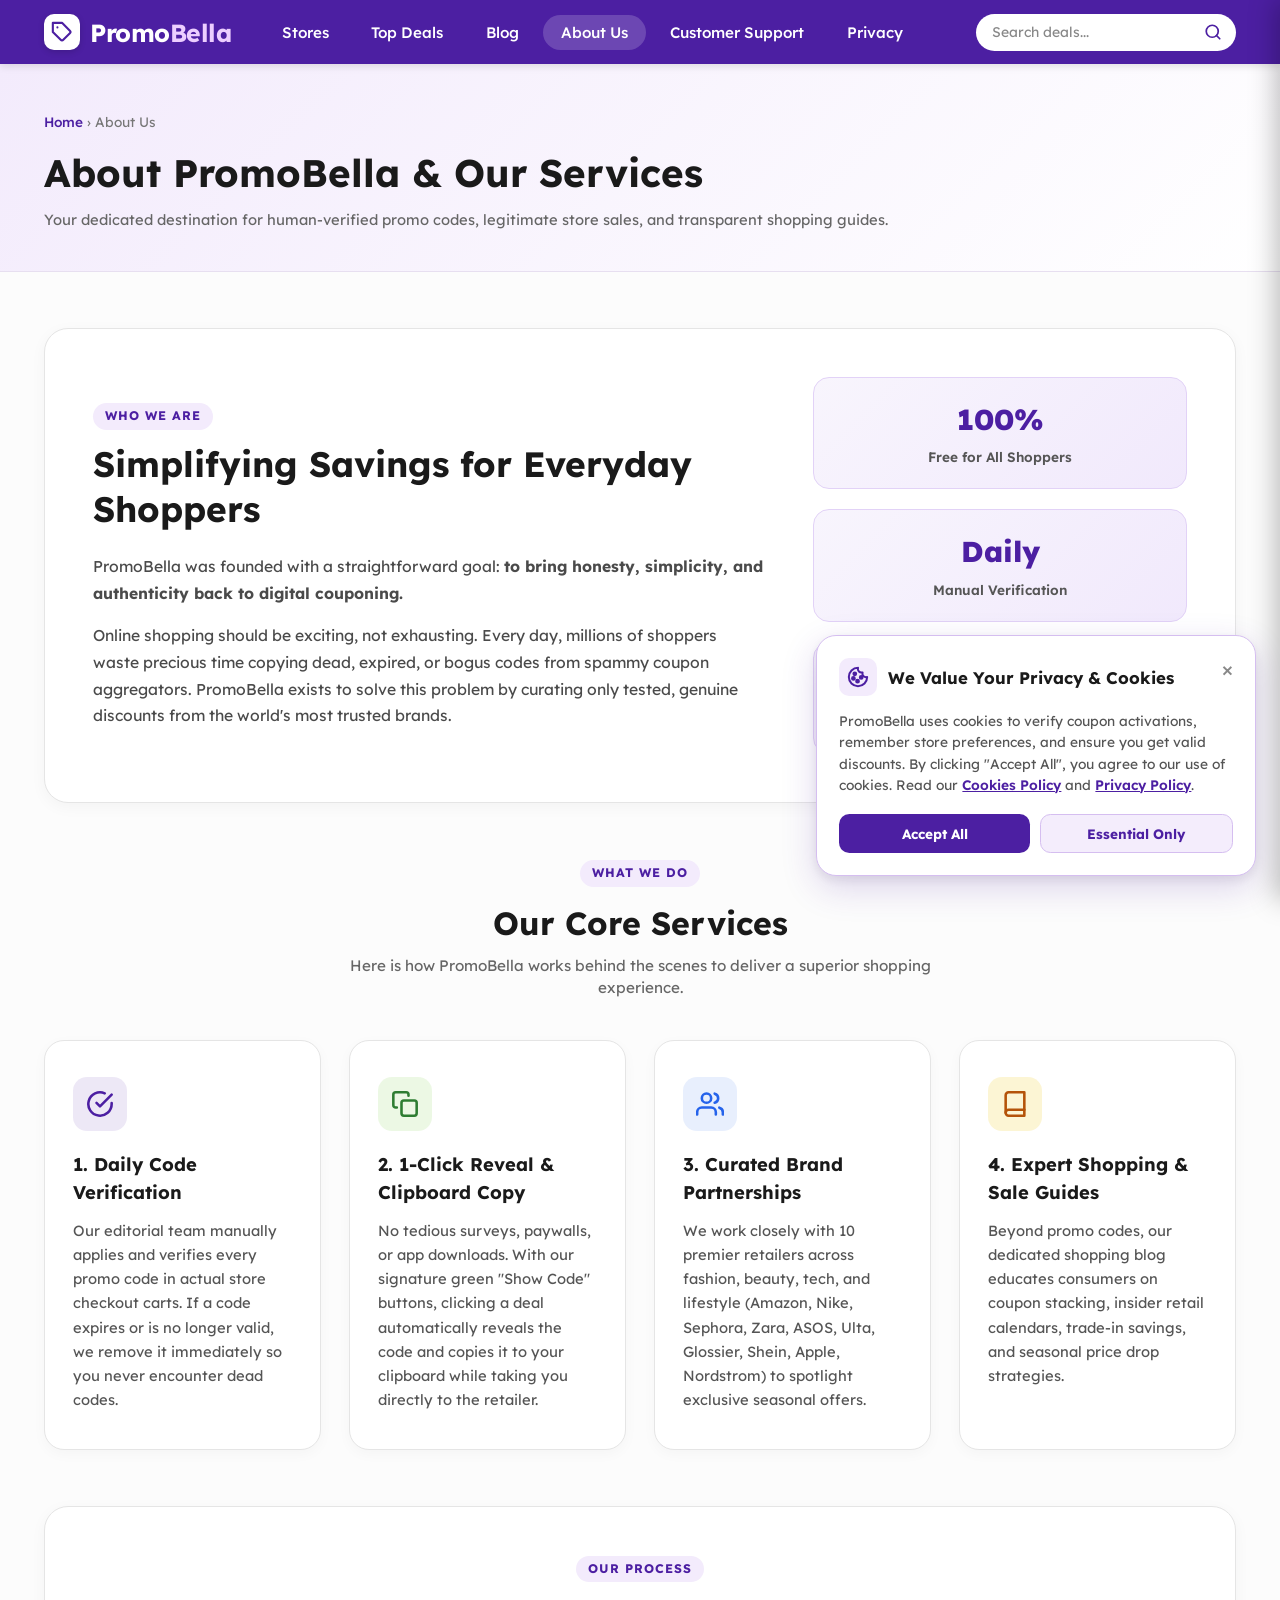
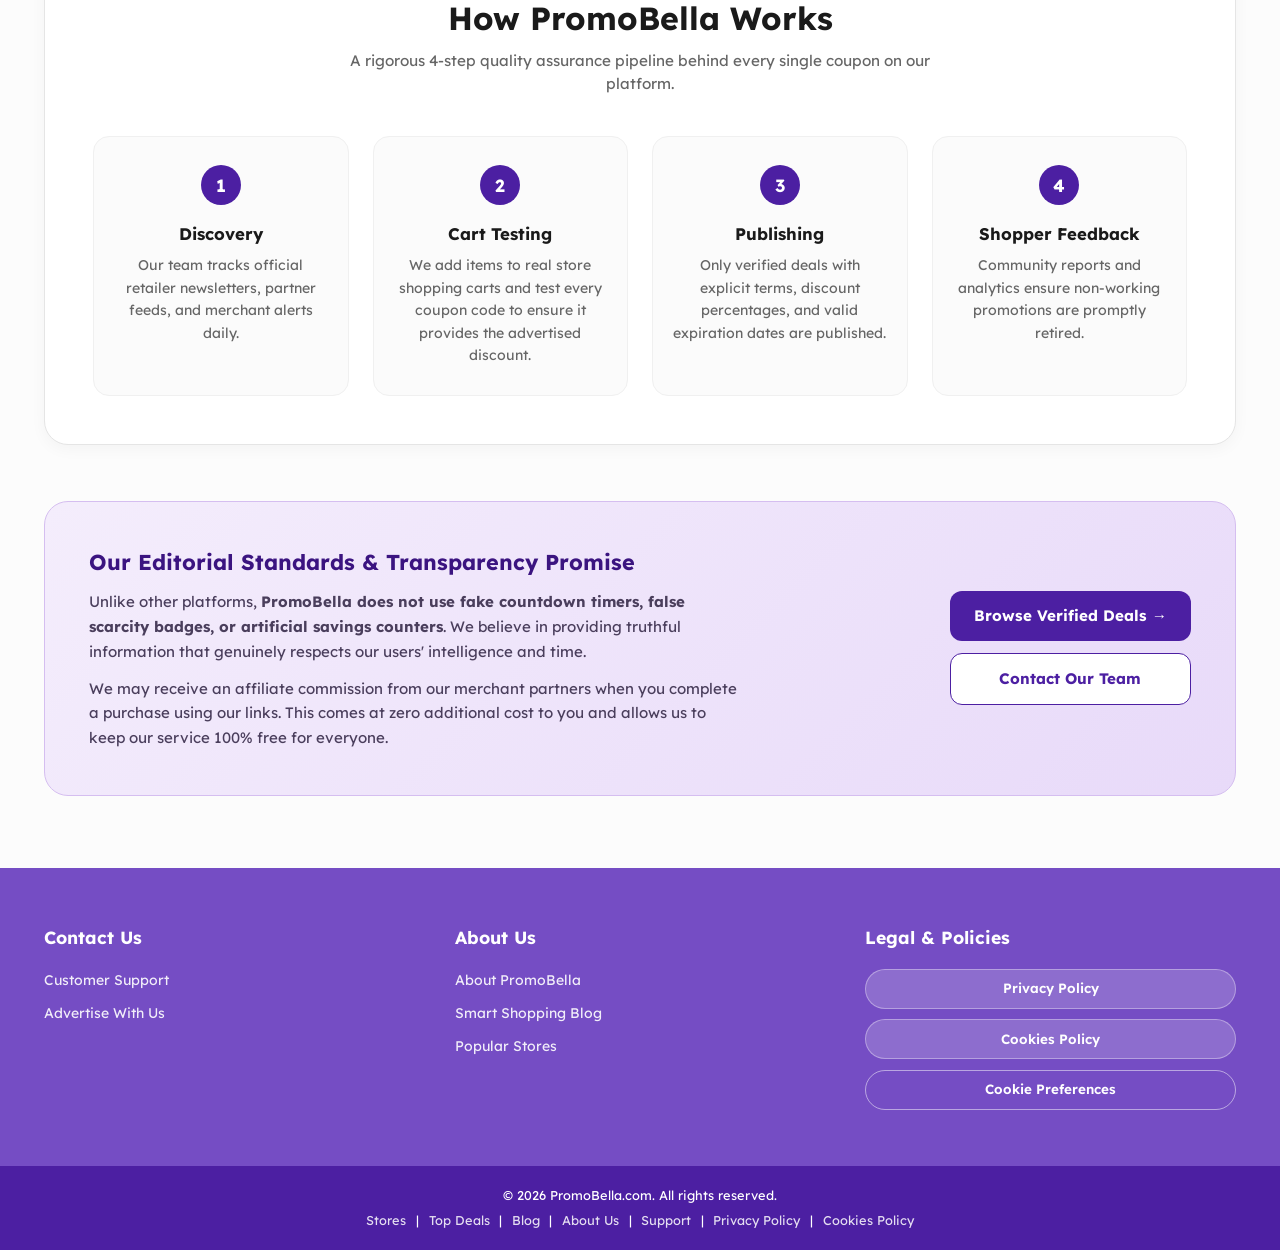
==== commit ea9693ad: "fav-icon add" ====
--- a/about.html
+++ b/about.html
@@ -8,6 +8,8 @@
   <link rel="preconnect" href="https://fonts.googleapis.com">
   <link rel="preconnect" href="https://fonts.gstatic.com" crossorigin>
   <link href="https://fonts.googleapis.com/css2?family=Lexend:wght@400;500;600;700&display=swap" rel="stylesheet">
+  <link rel="icon" type="image/svg+xml" href="favicon.svg">
+  <link rel="apple-touch-icon" href="favicon.svg">
   <link rel="stylesheet" href="style.css">
 </head>
 <body>
@@ -243,6 +245,7 @@
             <div class="footer-policy-actions">
               <a href="privacy-policy.html" class="footer-btn">Privacy Policy</a>
               <a href="cookies-policy.html" class="footer-btn">Cookies Policy</a>
+              <button type="button" class="footer-btn cookie-pref-btn">Cookie Preferences</button>
             </div>
           </div>
         </div>
--- a/style.css
+++ b/style.css
@@ -1516,38 +1516,41 @@
 }
 
 .blog-card__image-box {
-  height: 160px;
+  height: 195px;
   position: relative;
-  display: flex;
-  align-items: center;
-  justify-content: center;
   overflow: hidden;
-}
-
-.blog-card__illustration {
-  opacity: 0.9;
-  transform: scale(1);
-  transition: transform 0.3s ease;
-}
-
-.blog-card:hover .blog-card__illustration {
-  transform: scale(1.12);
+  background-color: #f3f3f3;
+}
+
+.blog-card__img {
+  width: 100%;
+  height: 100%;
+  object-fit: cover;
+  display: block;
+  transition: transform 0.35s ease;
+}
+
+.blog-card:hover .blog-card__img {
+  transform: scale(1.06);
 }
 
 .blog-card__category-badge {
   position: absolute;
   top: 1rem;
   left: 1rem;
-  background: rgba(0, 0, 0, 0.3);
-  backdrop-filter: blur(4px);
+  background: rgba(18, 18, 18, 0.65);
+  backdrop-filter: blur(6px);
+  -webkit-backdrop-filter: blur(6px);
   color: #ffffff;
   font-size: 0.75rem;
-  font-weight: 600;
+  font-weight: 700;
   text-transform: uppercase;
-  letter-spacing: 0.05em;
-  padding: 0.3rem 0.75rem;
+  letter-spacing: 0.06em;
+  padding: 0.35rem 0.85rem;
   border-radius: 999px;
-  border: 1px solid rgba(255, 255, 255, 0.3);
+  border: 1px solid rgba(255, 255, 255, 0.25);
+  box-shadow: 0 2px 8px rgba(0, 0, 0, 0.2);
+  z-index: 2;
 }
 
 .blog-card__body {
@@ -1616,6 +1619,15 @@
   max-height: 60vh;
   overflow-y: auto;
   padding: 2rem;
+}
+
+.article-reader-img {
+  width: 100%;
+  height: 240px;
+  object-fit: cover;
+  border-radius: 0.85rem;
+  margin-bottom: 1.5rem;
+  display: block;
 }
 
 .article-full-content h3 {
@@ -2261,3 +2273,164 @@
     flex-direction: column;
   }
 }
+
+
+/* ==========================================================================
+   Cookie Consent Popup Styles
+   ========================================================================== */
+.cookie-consent-banner {
+  position: fixed;
+  bottom: 24px;
+  right: 24px;
+  max-width: 440px;
+  width: calc(100vw - 48px);
+  z-index: 99999;
+  background: #ffffff;
+  border: 1px solid #d5bef0;
+  border-radius: 1.25rem;
+  box-shadow: 0 12px 35px rgba(76, 31, 162, 0.18), 0 4px 12px rgba(0, 0, 0, 0.08);
+  padding: 1.4rem;
+  animation: cookieSlideUp 0.35s cubic-bezier(0.16, 1, 0.3, 1) forwards;
+}
+
+@keyframes cookieSlideUp {
+  from {
+    opacity: 0;
+    transform: translateY(30px);
+  }
+  to {
+    opacity: 1;
+    transform: translateY(0);
+  }
+}
+
+.cookie-consent-inner {
+  position: relative;
+  display: flex;
+  flex-direction: column;
+  gap: 0.85rem;
+}
+
+.cookie-consent-header {
+  display: flex;
+  align-items: center;
+  gap: 0.65rem;
+  padding-right: 25px;
+}
+
+.cookie-consent-icon {
+  background: #f3ebfc;
+  width: 38px;
+  height: 38px;
+  border-radius: 10px;
+  display: flex;
+  align-items: center;
+  justify-content: center;
+  flex-shrink: 0;
+}
+
+.cookie-consent-title {
+  font-size: 1.05rem;
+  font-weight: 700;
+  color: #1a1a1a;
+  margin: 0;
+}
+
+.cookie-consent-text {
+  font-size: 0.86rem;
+  line-height: 1.55;
+  color: #555555;
+  margin: 0;
+}
+
+.cookie-consent-text a {
+  color: #4c1fa2;
+  font-weight: 600;
+  text-decoration: underline;
+}
+
+.cookie-consent-text a:hover {
+  color: #6a2cd8;
+}
+
+.cookie-consent-actions {
+  display: flex;
+  gap: 0.65rem;
+  margin-top: 0.35rem;
+  flex-wrap: wrap;
+}
+
+.cookie-btn {
+  padding: 0.6rem 1.15rem;
+  border-radius: 0.65rem;
+  font-size: 0.85rem;
+  font-weight: 700;
+  cursor: pointer;
+  border: none;
+  transition: all 0.2s ease;
+  flex: 1;
+  text-align: center;
+  min-width: 120px;
+}
+
+.cookie-btn--accept {
+  background: #4c1fa2;
+  color: #ffffff;
+}
+
+.cookie-btn--accept:hover {
+  background: #3c1682;
+  transform: translateY(-1px);
+}
+
+.cookie-btn--decline {
+  background: #f4edfc;
+  color: #4c1fa2;
+  border: 1px solid #d5bef0;
+}
+
+.cookie-btn--decline:hover {
+  background: #e9daf9;
+}
+
+.cookie-consent-close {
+  position: absolute;
+  top: -4px;
+  right: -4px;
+  background: none;
+  border: none;
+  font-size: 1.4rem;
+  color: #888888;
+  cursor: pointer;
+  line-height: 1;
+  padding: 0.2rem;
+  transition: color 0.2s ease;
+}
+
+.cookie-consent-close:hover {
+  color: #111111;
+}
+
+@media (max-width: 600px) {
+  .cookie-consent-banner {
+    bottom: 14px;
+    right: 14px;
+    left: 14px;
+    width: auto;
+    max-width: none;
+    padding: 1.15rem;
+  }
+}
+
+
+.cookie-pref-btn {
+  background: transparent;
+  cursor: pointer;
+  border: 1px solid rgba(255, 255, 255, 0.5);
+  color: #ffffff;
+  font-family: inherit;
+}
+
+.cookie-pref-btn:hover {
+  background: rgba(255, 255, 255, 0.15);
+}
